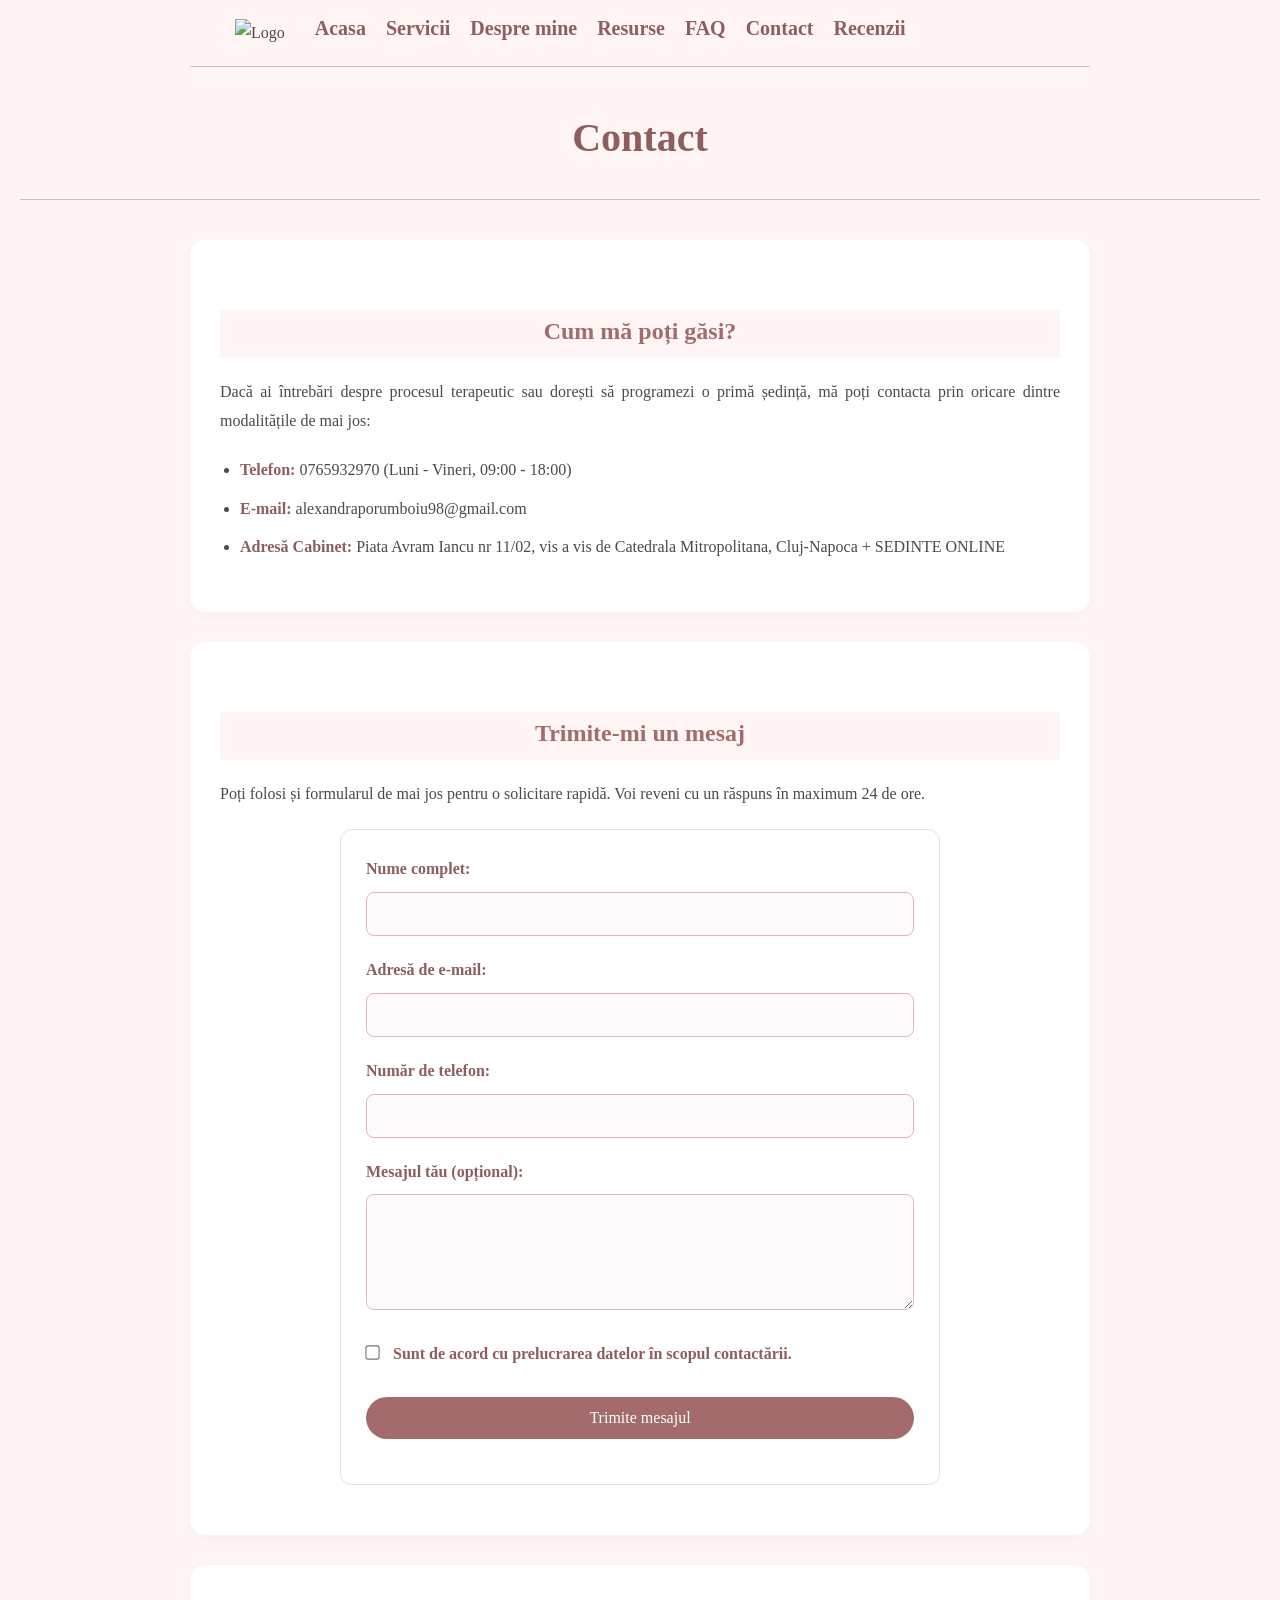
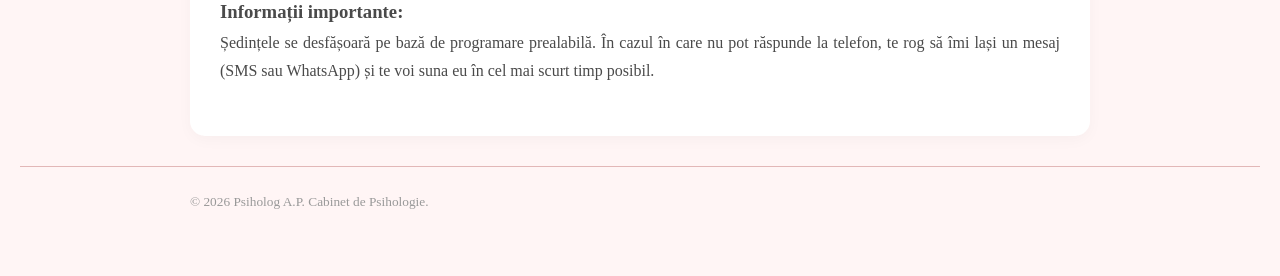
==== Contact.html @ 97924732 "Prima versiune a site-ului" ====
<!DOCTYPE html>
<html>
<head>
	<meta charset="utf-8">
	<meta name="viewport" content="width=device-width, initial-scale=1">
	<link rel="stylesheet" href="style.1.css">
	<title>Psiholog A.P</title>
</head>
<body>
<header class="header-fix">
    <div class="header-container">
        <div class="logo-box">
            <img src="logo.png" alt="Logo" class="logo-mic">
        </div>

        <nav class="nav-orizontal">
            <ul>
                <li><a href="index.html">Acasa</a></li>
                <li><a href="Servicii.html">Servicii</a></li>
                <li><a href="Despre.html">Despre mine</a></li>    
                <li><a href="Resurse.html">Resurse</a></li>
                <li><a href="faq.html">FAQ</a></li>   
                <li><a href="Contact.html">Contact</a></li> 
                <li><a href="Recenzii.html">Recenzii</a></li>
            </ul>
        </nav>
    </div>
</header>

<main class="continut-centrat">
    <h1><center>Contact</center></h1>
    </main>

<hr>

<main>
        <section>
            <h2>Cum mă poți găsi?</h2>
            <p>Dacă ai întrebări despre procesul terapeutic sau dorești să programezi o primă ședință, mă poți contacta prin oricare dintre modalitățile de mai jos:</p>
            
            <ul>
                <li><strong>Telefon:</strong> 0765932970 (Luni - Vineri, 09:00 - 18:00) </li>
                <li><strong>E-mail:</strong> alexandraporumboiu98@gmail.com</a></li>
                <li><strong>Adresă Cabinet:</strong> Piata Avram Iancu nr 11/02, vis a vis de Catedrala Mitropolitana, Cluj-Napoca + SEDINTE ONLINE</li>
            </ul>
        </section>

		<section>
            <h2>Trimite-mi un mesaj</h2>
            <p>Poți folosi și formularul de mai jos pentru o solicitare rapidă. Voi reveni cu un răspuns în maximum 24 de ore.</p>
            
            <form id="contact-form">
                <p>
                    <label for="nume">Nume complet:</label><br>
                    <input type="text" id="nume" name="nume" required>
                </p>
                
                <p>
                    <label for="email">Adresă de e-mail:</label><br>
                    <input type="email" id="email" name="email" required>
                </p>

                <p>
                    <label for="telefon">Număr de telefon:</label><br>
                    <input type="tel" id="telefon" name="telefon">
                </p>

                <p>
                    <label for="mesaj">Mesajul tău (opțional):</label><br>
                    <textarea id="mesaj" name="mesaj" rows="5" cols="30"></textarea>
                </p>

                <p>
                    <input type="checkbox" id="gdpr" name="gdpr" required>
                    <label for="gdpr">Sunt de acord cu prelucrarea datelor în scopul contactării.</label>
                </p>

                <p>
                    <button type="submit">Trimite mesajul</button>
                </p>
            </form>
        </section>
        
        <section>
            <h3>Informații importante:</h3>
            <p>Ședințele se desfășoară pe bază de programare prealabilă. În cazul în care nu pot răspunde la telefon, te rog să îmi lași un mesaj (SMS sau WhatsApp) și te voi suna eu în cel mai scurt timp posibil.</p>
        </section>


    </main>

    <hr>

	<footer>
		<p><small>&copy; 2026 Psiholog A.P. Cabinet de Psihologie.</small></p>
	</footer>

<script type="text/javascript" src="https://cdn.jsdelivr.net/npm/@emailjs/browser@3/dist/email.min.js"></script>

<script type="text/javascript">
    emailjs.init("v_nY1_RPuCk-vvh6E");

    const formular = document.getElementById('contact-form');

    formular.onsubmit = function(event) {
        event.preventDefault(); 

        emailjs.sendForm('service_94v2ecm', 'template_qnfcauc', this)
            .then(function() {
                alert("Mesajul a fost trimis!");
                formular.reset(); 
            })
            .catch(function(error) {
                alert("A apărut o problemă la trimitere.");
                console.log(error);
            });
    };
</script>
</body>
</html>
---- style.1.css ----
*{
    margin: 0;
    padding: 0;
    box-sizing: border-box;
}

body {
    font-family: 'Georgia', serif;
    line-height: 1.8;
    color: #4a4a4a;
    background-color: #fff5f5; 
    padding: 0 20px;
}


main, header, footer {
    max-width: 900px;
    margin: 0 auto;
    
}

main{
    padding-top: 20px;
}

.logo{
    text-align: center; 
    padding: 20px 0;    
}

.logo-mic {
    height: 70px;       
    width: auto;
    margin-right: 30px; 
}

header {
    position:relative;
    background-color: transparent;
    padding-top: 40px 0;
    text-align: center;
}

.header-fix {
    position: -webkit-sticky;
    position: sticky;
    top: 0;
    z-index: 1000;
    background-color: #fff5f5; /* Fundalul paginii tale */
    width: 100%;
    border-bottom: 1px solid #e2b7b7;
    padding: 10px 0;
}

.header-container {
    display: flex;
    align-items: center; 
    padding: 0 5%;      
    width: 100%;
}

h1 {
    position: -webkit-sticky;
    position: sticky;
    top:0;
    z-index: 1001;
    font-size: 2.5rem;
    color: #8e5d5d;
    margin-bottom: 0px;
    padding: 15px 0;
    width:100%;
    background-color: #fff5f5;
}

header em, nav {
    position: relative;
    display: block;
}

h2 {

    color: #a36b6b;
    background-color: #fff5f5;
    margin-top: 40px;
    margin-bottom: 20px;
    display: block;
    width: 100%;
    text-align: center;
    padding-bottom: 5px;
}

em {
    color: #7a7a7a;
    font-size: 1.1rems;
}


nav ul {
    display: flex;
    list-style: none;
    gap: 20px;         
    margin: 0;
    padding: 0;
}

nav a {
    text-decoration: none;
    color: #8e5d5d;
    font-weight: bold;
    font-size: 1.25rem;
    white-space: nowrap;
}

nav a:hover {
    color: #d4a3a3;
}


section {
    margin-bottom: 30px;
    background: white;
    padding: 30px;
    border-radius: 15px;
    box-shadow: 0 4px 15px rgba(0,0,0,0.03);
}

p {
    margin-bottom: 20px;
    text-align: justify;
}

ul {
    margin-left: 20px;
    margin-bottom: 20px;
}

li {
    margin-bottom: 10px;
}

strong {
    color: #8e5d5d;
}


hr {
    border: 0;
    height: 1px;
    background: #e2b7b7;
    margin: 10px 0 20px;
}

form {
    background: #ffffff;
    padding: 25px;
    border-radius: 12px;
    border: 1px solid #f2dada;
    max-width: 600px;
    margin: 20px auto;
}

form p {
    margin-bottom: 20px;
    text-align: left; 
}

label {
    display: inline-block;
    margin-bottom: 8px;
    font-weight: bold;
    color: #8e5d5d;
}


input[type="text"],
input[type="email"],
input[type="tel"],
textarea {
    width: 100%;
    padding: 12px;
    border: 1px solid #e2b7b7;
    border-radius: 8px;
    font-family: 'Georgia', serif; 
    font-size: 1rem;
    color: #4a4a4a;
    background-color: #fffafb;
    transition: border-color 0.3s, box-shadow 0.3s;
}

input[type="text"]:focus,
input[type="email"]:focus,
input[type="tel"]:focus,

textarea:focus {
    outline: none;
    border-color: #a36b6b;
    box-shadow: 0 0 5px rgba(163, 107, 107, 0.2);
}


input[type="radio"],
input[type="checkbox"] {
    margin-right: 10px;
    accent-color: #a36b6b; 
    transform: scale(1.1);
    cursor: pointer;
}


button[type="submit"] {
    background-color: #a36b6b;
    color: white;
    padding: 12px 30px;
    border: none;
    border-radius: 25px;
    font-size: 1rem;
    font-family: 'Georgia', serif;
    cursor: pointer;
    transition: background-color 0.3s, transform 0.2s;
    display: block;
    width: 100%; 
}

button[type="submit"]:hover {
    background-color: #8e5d5d;
    transform: translateY(-2px);
}

button[type="submit"]:active {
    transform: translateY(0);
}

form strong {
    display: block;
    margin-bottom: 10px;
    color: #8e5d5d;
    font-size: 1.1rem;
}

footer {
    text-align: center;
    padding-bottom: 40px;
    color: #999;
}

@media (max-width: 768px) {
    
    .header-container {
        flex-direction: column;
        padding: 10px;
    }

    .logo-mic {
        margin: 0 0 15px 0; 
        height: 60px;       
    }


    .nav-orizontal ul {
        flex-wrap: wrap;   
        justify-content: center;
        gap: 10px;
    }

    .continut-centrat {
        max-width: 95%;     
        margin: 20px auto;
        padding: 15px;
    }

    h1 {
        font-size: 1.5rem;
        padding: 0 10px;
    }

    section {
        padding: 20px;
        text-align: left; 
    }
}
/* Containerul care ține textul și poza pe același rând */
.hero-container {
    display: flex;
    align-items: center;
    justify-content: space-between;
    gap: 40px;
    background: white;
    padding: 40px;
    border-radius: 20px;
    box-shadow: 0 10px 30px rgba(0,0,0,0.05);
}

.hero-text {
    flex: 1;
}

/* Stilul pentru poza rotundă care cuprinde și mâinile */
.hero-image {
    flex: 0 0 auto;
}

.hero-image img {
    /* PASUL 1: Mărim cercul suficient de mult */
    width: 420px; 
    height: 420px;
    
    border-radius: 50%; /* Forma rotundă solicitată */
    object-fit: cover;
    
    /* PASUL 2: Ajustăm poziția pentru a nu tăia capul și a aduce mâinile în cadru */
    /* Valorile de mai jos (10%) împing poza ușor în jos în interiorul cercului */
    object-position: center 10%; 

    border: 5px solid #fff5f5;
    box-shadow: 0 8px 20px rgba(0,0,0,0.1);
}

/* Ajustare pentru ecrane de laptop medii */
@media (max-width: 1100px) {
    .hero-image img {
        width: 350px;
        height: 350px;
    }
}

/* Ajustare pentru Mobil - aici le punem unul sub altul ca să se vadă bine */
@media (max-width: 768px) {
    .hero-container {
        flex-direction: column-reverse;
        text-align: center;
    }

    .hero-image img {
        width: 280px;
        height: 280px;
        object-position: center 5%;
    }
}
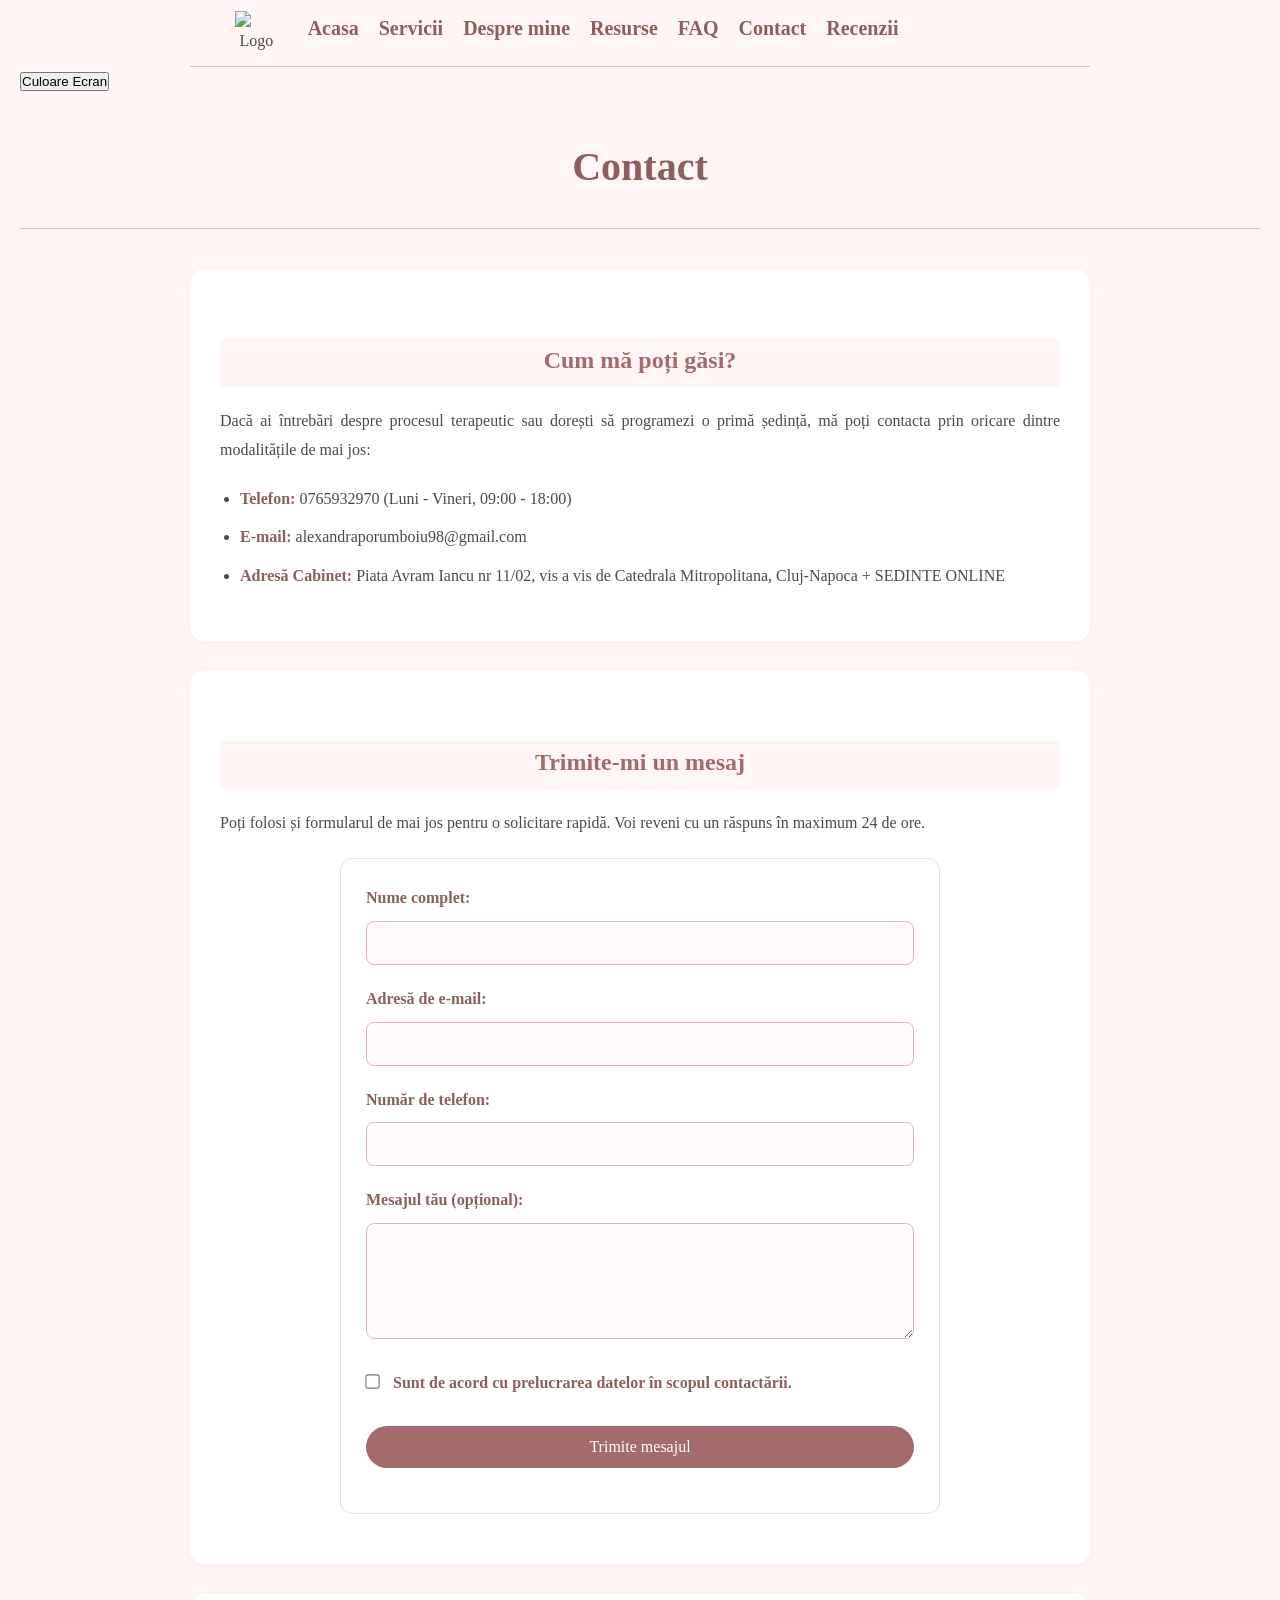
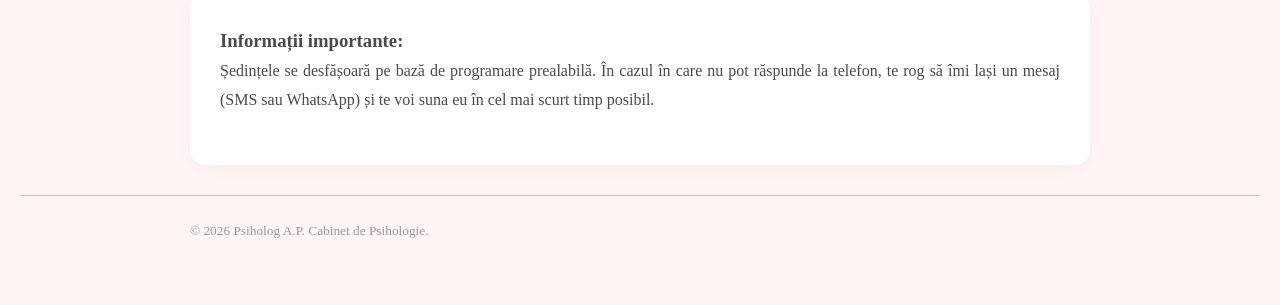
==== commit d9a1af77: "Update Contact.html" ====
--- a/Contact.html
+++ b/Contact.html
@@ -26,7 +26,25 @@
         </nav>
     </div>
 </header>
+<button id="dark-mode-toggle" class="btn-toggle">Culoare Ecran</button>
 
+<script>
+    // Verificăm dacă utilizatorul a mai folosit Dark Mode în trecut
+    if (localStorage.getItem('theme') === 'dark') {
+        document.body.classList.add('dark-mode');
+    }
+
+    // Logica butonului: când dă click, schimbă modul și îl salvează în memorie
+    document.getElementById('dark-mode-toggle').onclick = function() {
+        document.body.classList.toggle('dark-mode');
+        
+        if (document.body.classList.contains('dark-mode')) {
+            localStorage.setItem('theme', 'dark');
+        } else {
+            localStorage.setItem('theme', 'light');
+        }
+    };
+</script>
 <main class="continut-centrat">
     <h1><center>Contact</center></h1>
     </main>
@@ -117,4 +135,4 @@
     };
 </script>
 </body>
-</html>+</html>
--- a/style.1.css
+++ b/style.1.css
@@ -63,7 +63,7 @@
     position: -webkit-sticky;
     position: sticky;
     top:0;
-    z-index: 1001;
+    z-index: 1;
     font-size: 2.5rem;
     color: #8e5d5d;
     margin-bottom: 0px;
@@ -87,6 +87,7 @@
     width: 100%;
     text-align: center;
     padding-bottom: 5px;
+    z-index: 1;
 }
 
 em {
@@ -94,6 +95,13 @@
     font-size: 1.1rems;
 }
 
+nav {
+    position: sticky; /* sau fixed, ce ai folosit tu */
+    top: 0;
+    z-index: 9999;    /* Aceasta este linia magică */
+    background-color: #fff5f5; /* OBLIGATORIU: fundal opac ca să nu se vadă textul prin meniu */
+    width: 100%;
+}
 
 nav ul {
     display: flex;
@@ -335,4 +343,4 @@
         height: 280px;
         object-position: center 5%;
     }
-}+}
